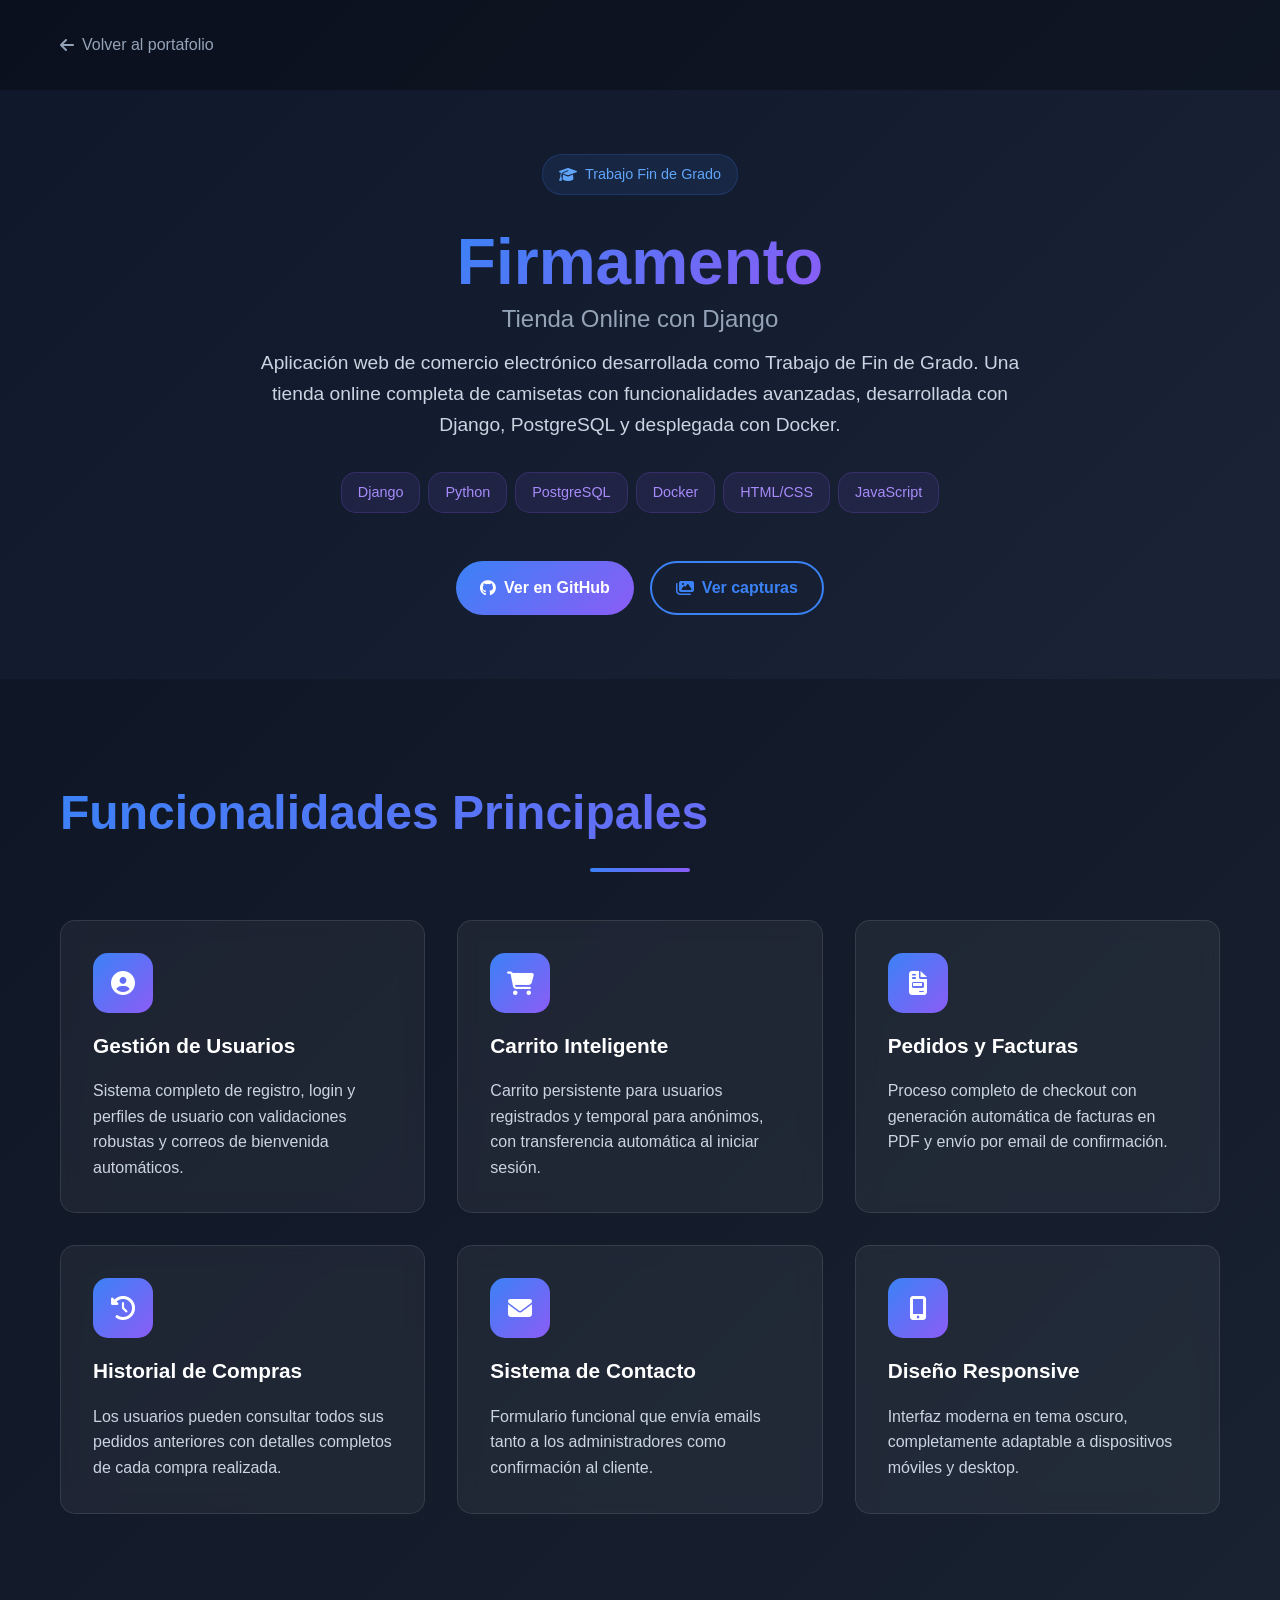
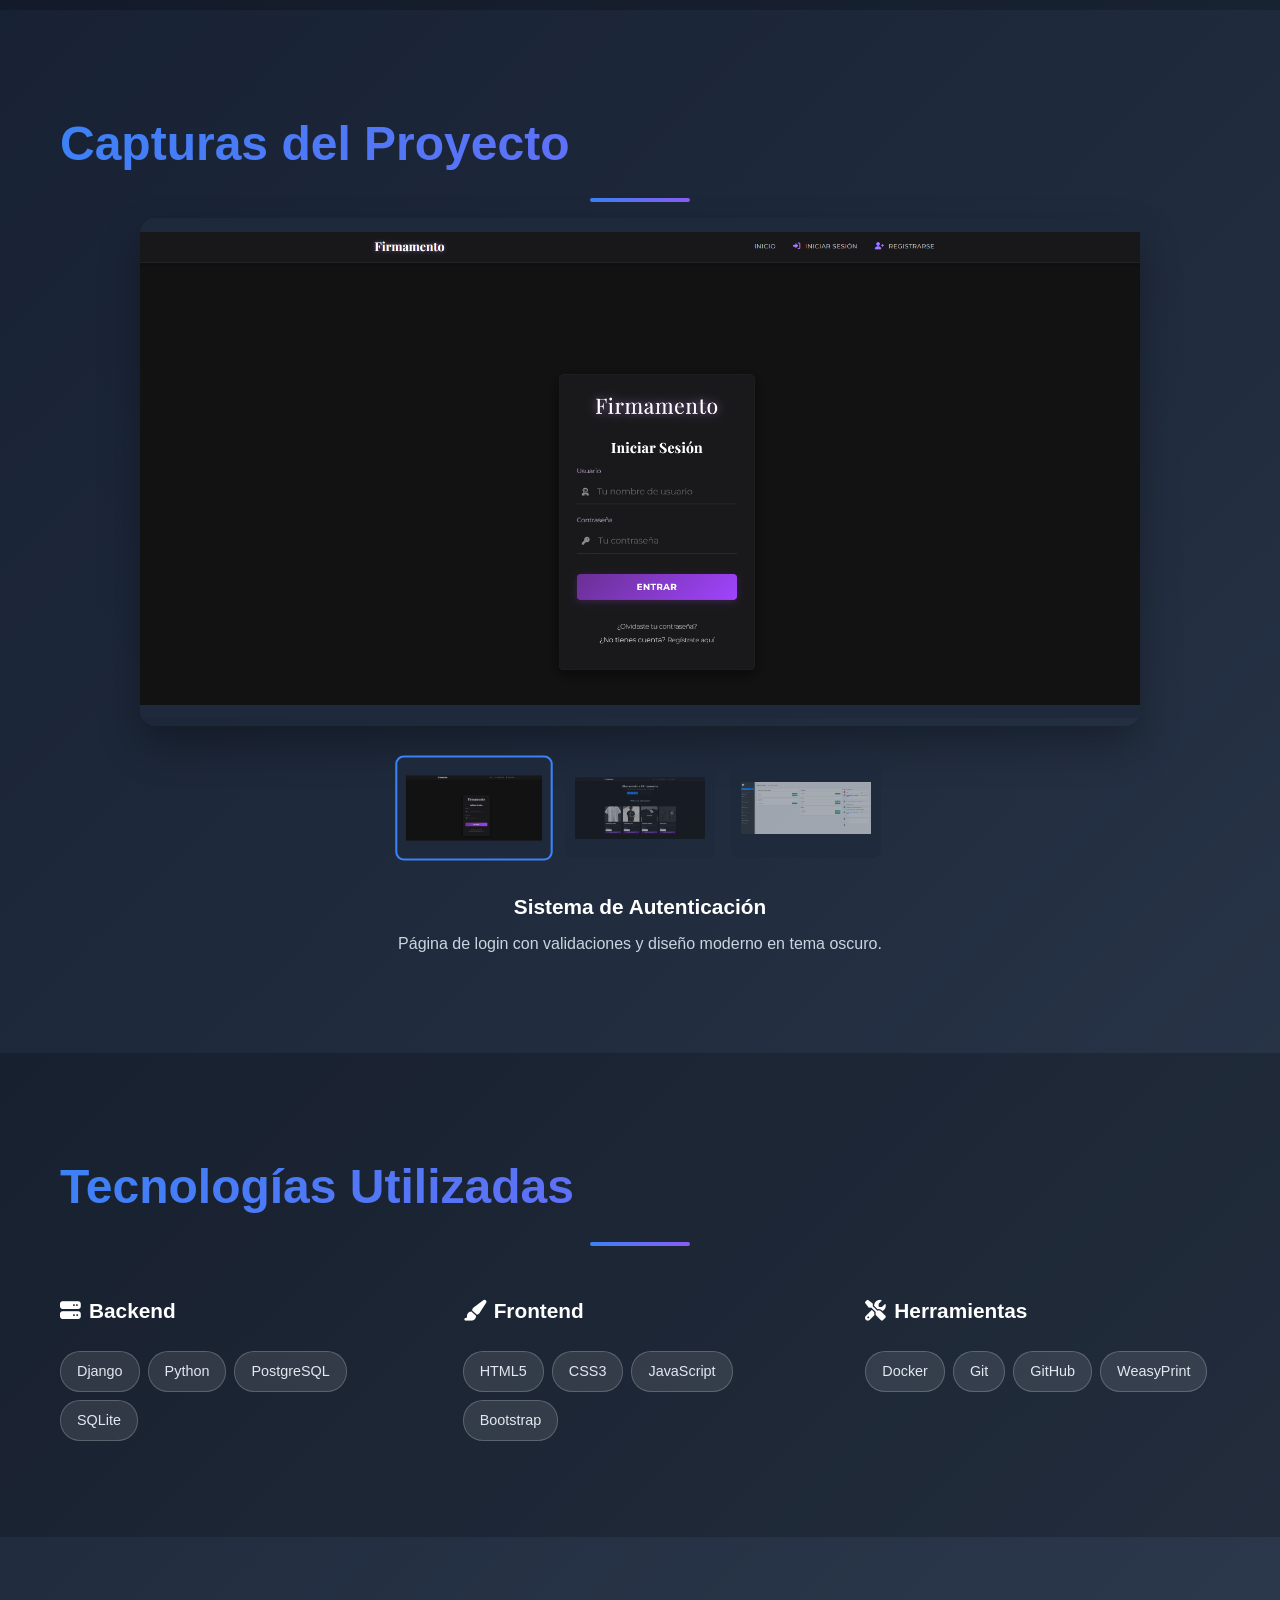
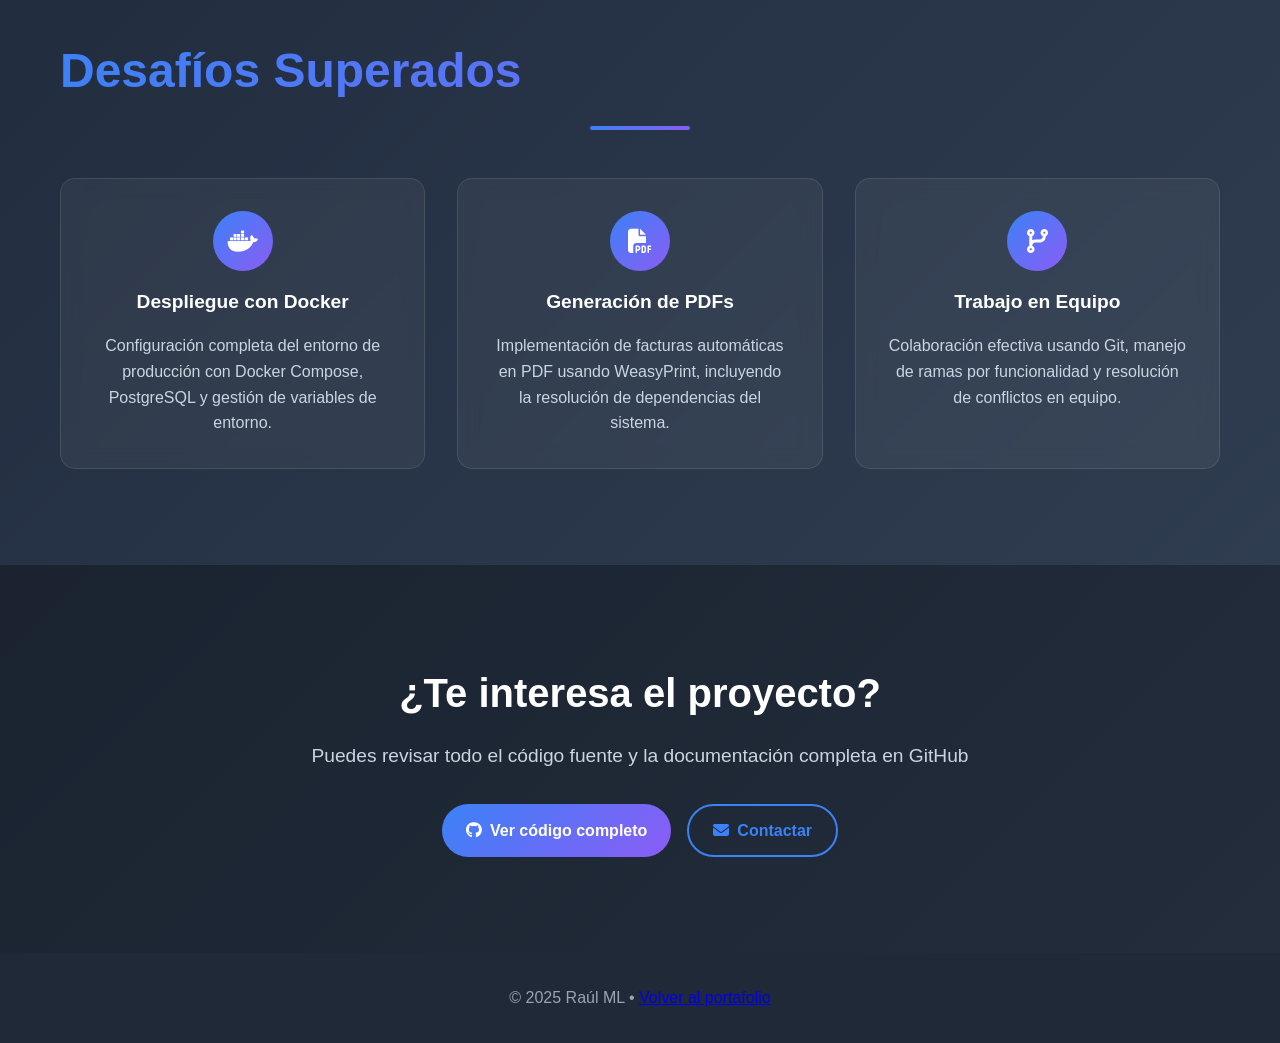
==== firmamento.html @ e3b3259b "Add files via upload" ====
<!DOCTYPE html>
<html lang="es">

<head>
    <meta charset="UTF-8">
    <meta name="viewport" content="width=device-width, initial-scale=1.0">
    <title>Firmamento - Tienda Online | Proyecto</title>
    <link rel="stylesheet" href="style.css">
    <link rel="stylesheet" href="https://cdnjs.cloudflare.com/ajax/libs/font-awesome/6.5.0/css/all.min.css">
</head>

<body class="project-page">
    <!-- Header -->
    <header class="project-header">
        <div class="container">
            <a href="index.html" class="back-btn">
                <i class="fas fa-arrow-left"></i>
                Volver al portafolio
            </a>
        </div>
    </header>

    <!-- Hero del Proyecto -->
    <section class="project-hero">
        <div class="container">
            <div class="project-hero-content">
                <div class="project-badge">
                    <i class="fas fa-graduation-cap"></i>
                    Trabajo Fin de Grado
                </div>

                <h1 class="project-title">
                    <span class="gradient-text">Firmamento</span>
                    <span class="project-subtitle">Tienda Online con Django</span>
                </h1>

                <p class="project-description">
                    Aplicación web de comercio electrónico desarrollada como Trabajo de Fin de Grado.
                    Una tienda online completa de camisetas con funcionalidades avanzadas, desarrollada
                    con Django, PostgreSQL y desplegada con Docker.
                </p>

                <div class="project-tech-hero">
                    <span class="tech-tag-hero">Django</span>
                    <span class="tech-tag-hero">Python</span>
                    <span class="tech-tag-hero">PostgreSQL</span>
                    <span class="tech-tag-hero">Docker</span>
                    <span class="tech-tag-hero">HTML/CSS</span>
                    <span class="tech-tag-hero">JavaScript</span>
                </div>

                <div class="project-links-hero">
                    <a href="https://github.com/RaulML-dev/firmamentoWEB" target="_blank" class="btn btn-primary">
                        <i class="fab fa-github"></i>
                        Ver en GitHub
                    </a>
                    <a href="#demo" class="btn btn-secondary">
                        <i class="fas fa-images"></i>
                        Ver capturas
                    </a>
                </div>
            </div>
        </div>
    </section>

    <!-- Características principales -->
    <section class="project-features">
        <div class="container">
            <h2 class="section-title gradient-text">Funcionalidades Principales</h2>
            <div class="section-line"></div>

            <div class="features-grid">
                <div class="feature-card">
                    <div class="feature-icon">
                        <i class="fas fa-user-circle"></i>
                    </div>
                    <h3>Gestión de Usuarios</h3>
                    <p>Sistema completo de registro, login y perfiles de usuario con validaciones robustas y correos de
                        bienvenida automáticos.</p>
                </div>

                <div class="feature-card">
                    <div class="feature-icon">
                        <i class="fas fa-shopping-cart"></i>
                    </div>
                    <h3>Carrito Inteligente</h3>
                    <p>Carrito persistente para usuarios registrados y temporal para anónimos, con transferencia
                        automática al iniciar sesión.</p>
                </div>

                <div class="feature-card">
                    <div class="feature-icon">
                        <i class="fas fa-file-invoice"></i>
                    </div>
                    <h3>Pedidos y Facturas</h3>
                    <p>Proceso completo de checkout con generación automática de facturas en PDF y envío por email de
                        confirmación.</p>
                </div>

                <div class="feature-card">
                    <div class="feature-icon">
                        <i class="fas fa-history"></i>
                    </div>
                    <h3>Historial de Compras</h3>
                    <p>Los usuarios pueden consultar todos sus pedidos anteriores con detalles completos de cada compra
                        realizada.</p>
                </div>

                <div class="feature-card">
                    <div class="feature-icon">
                        <i class="fas fa-envelope"></i>
                    </div>
                    <h3>Sistema de Contacto</h3>
                    <p>Formulario funcional que envía emails tanto a los administradores como confirmación al cliente.
                    </p>
                </div>

                <div class="feature-card">
                    <div class="feature-icon">
                        <i class="fas fa-mobile-alt"></i>
                    </div>
                    <h3>Diseño Responsive</h3>
                    <p>Interfaz moderna en tema oscuro, completamente adaptable a dispositivos móviles y desktop.</p>
                </div>
            </div>
        </div>
    </section>

    <!-- Galería de imágenes -->
    <section id="demo" class="project-gallery">
        <div class="container">
            <h2 class="section-title gradient-text">Capturas del Proyecto</h2>
            <div class="section-line"></div>

            <div class="gallery-container">
                <div class="gallery-main">
                    <img id="mainImage" src="/img/login.png" alt="Captura principal" class="main-image">
                    <div class="image-overlay">
                        <button class="gallery-btn prev" onclick="changeImage(-1)">
                            <i class="fas fa-chevron-left"></i>
                        </button>
                        <button class="gallery-btn next" onclick="changeImage(1)">
                            <i class="fas fa-chevron-right"></i>
                        </button>
                    </div>
                </div>

                <div class="gallery-thumbnails">
                    <img src="/img/login.png" alt="Login" class="thumbnail active" onclick="setMainImage(0)">
                    <img src="/img/frontend.png" alt="Frontend" class="thumbnail" onclick="setMainImage(1)">
                    <img src="/img/Padmin.png" alt="Panel Admin" class="thumbnail" onclick="setMainImage(2)">
                </div>

                <div class="image-descriptions">
                    <div class="image-desc active">
                        <h4>Sistema de Autenticación</h4>
                        <p>Página de login con validaciones y diseño moderno en tema oscuro.</p>
                    </div>
                    <div class="image-desc">
                        <h4>Tienda Principal</h4>
                        <p>Catálogo de productos con filtros, carrito y navegación intuitiva.</p>
                    </div>
                    <div class="image-desc">
                        <h4>Panel de Administración</h4>
                        <p>Gestión completa de productos, pedidos y usuarios desde Django Admin.</p>
                    </div>
                </div>
            </div>
        </div>
    </section>

    <!-- Tecnologías utilizadas -->
    <section class="project-tech-section">
        <div class="container">
            <h2 class="section-title gradient-text">Tecnologías Utilizadas</h2>
            <div class="section-line"></div>

            <div class="tech-categories">
                <div class="tech-category">
                    <h3><i class="fas fa-server"></i> Backend</h3>
                    <div class="tech-list">
                        <span class="tech-item">Django</span>
                        <span class="tech-item">Python</span>
                        <span class="tech-item">PostgreSQL</span>
                        <span class="tech-item">SQLite</span>
                    </div>
                </div>

                <div class="tech-category">
                    <h3><i class="fas fa-paint-brush"></i> Frontend</h3>
                    <div class="tech-list">
                        <span class="tech-item">HTML5</span>
                        <span class="tech-item">CSS3</span>
                        <span class="tech-item">JavaScript</span>
                        <span class="tech-item">Bootstrap</span>
                    </div>
                </div>

                <div class="tech-category">
                    <h3><i class="fas fa-tools"></i> Herramientas</h3>
                    <div class="tech-list">
                        <span class="tech-item">Docker</span>
                        <span class="tech-item">Git</span>
                        <span class="tech-item">GitHub</span>
                        <span class="tech-item">WeasyPrint</span>
                    </div>
                </div>
            </div>
        </div>
    </section>

    <!-- Desafíos y aprendizajes -->
    <section class="project-challenges">
        <div class="container">
            <h2 class="section-title gradient-text">Desafíos Superados</h2>
            <div class="section-line"></div>

            <div class="challenges-grid">
                <div class="challenge-card">
                    <div class="challenge-icon">
                        <i class="fab fa-docker"></i>
                    </div>
                    <h3>Despliegue con Docker</h3>
                    <p>Configuración completa del entorno de producción con Docker Compose, PostgreSQL y gestión de
                        variables de entorno.</p>
                </div>

                <div class="challenge-card">
                    <div class="challenge-icon">
                        <i class="fas fa-file-pdf"></i>
                    </div>
                    <h3>Generación de PDFs</h3>
                    <p>Implementación de facturas automáticas en PDF usando WeasyPrint, incluyendo la resolución de
                        dependencias del sistema.</p>
                </div>

                <div class="challenge-card">
                    <div class="challenge-icon">
                        <i class="fas fa-code-branch"></i>
                    </div>
                    <h3>Trabajo en Equipo</h3>
                    <p>Colaboración efectiva usando Git, manejo de ramas por funcionalidad y resolución de conflictos en
                        equipo.</p>
                </div>
            </div>
        </div>
    </section>

    <!-- CTA Final -->
    <section class="project-cta">
        <div class="container">
            <div class="cta-content">
                <h2>¿Te interesa el proyecto?</h2>
                <p>Puedes revisar todo el código fuente y la documentación completa en GitHub</p>
                <div class="cta-buttons">
                    <a href="https://github.com/RaulML-dev/firmamentoWEB" target="_blank" class="btn btn-primary">
                        <i class="fab fa-github"></i>
                        Ver código completo
                    </a>
                    <a href="index.html#contacto" class="btn btn-secondary">
                        <i class="fas fa-envelope"></i>
                        Contactar
                    </a>
                </div>
            </div>
        </div>
    </section>

    <!-- Footer -->
    <footer class="footer">
        <div class="container">
            <p>© 2025 Raúl ML • <a href="index.html">Volver al portafolio</a></p>
        </div>
    </footer>

    <script>
        // Galería de imágenes
        let currentImage = 0;
        const images = [
            '/img/login.png',
            '/img/frontend.png',
            '/img/Padmin.png'
        ];

        // Inicializar con la primera imagen
        document.addEventListener('DOMContentLoaded', function () {
            setMainImage(0);
        });

        function setMainImage(index) {
            currentImage = index;
            document.getElementById('mainImage').src = images[index];

            // Actualizar thumbnails
            document.querySelectorAll('.thumbnail').forEach((thumb, i) => {
                thumb.classList.toggle('active', i === index);
            });

            // Actualizar descripciones
            document.querySelectorAll('.image-desc').forEach((desc, i) => {
                desc.classList.toggle('active', i === index);
            });
        }

        function changeImage(direction) {
            currentImage += direction;
            if (currentImage >= images.length) currentImage = 0;
            if (currentImage < 0) currentImage = images.length - 1;
            setMainImage(currentImage);
        }

        // Navegación con teclado
        document.addEventListener('keydown', (e) => {
            if (e.key === 'ArrowLeft') changeImage(-1);
            if (e.key === 'ArrowRight') changeImage(1);
        });

        // Función para ampliar imagen
        function openImageModal(imageSrc) {
            // Crear modal
            const modal = document.createElement('div');
            modal.className = 'image-modal';
            modal.innerHTML = `
                <div class="modal-overlay" onclick="closeImageModal()">
                    <div class="modal-content" onclick="event.stopPropagation()">
                        <img src="${imageSrc}" alt="Imagen ampliada" class="modal-image">
                        <button class="modal-close" onclick="closeImageModal()">
                            <i class="fas fa-times"></i>
                        </button>
                    </div>
                </div>
            `;
            document.body.appendChild(modal);
            document.body.style.overflow = 'hidden';
        }

        function closeImageModal() {
            const modal = document.querySelector('.image-modal');
            if (modal) {
                modal.remove();
                document.body.style.overflow = 'auto';
            }
        }

        // Añadir evento click a la imagen principal
        document.addEventListener('DOMContentLoaded', function () {
            const mainImage = document.getElementById('mainImage');
            mainImage.style.cursor = 'pointer';
            mainImage.addEventListener('click', function () {
                openImageModal(this.src);
            });

            // También añadir a los thumbnails
            document.querySelectorAll('.thumbnail').forEach(thumb => {
                thumb.addEventListener('click', function () {
                    // Primero cambiar la imagen principal
                    const index = Array.from(document.querySelectorAll('.thumbnail')).indexOf(this);
                    setMainImage(index);
                });

                // Doble click para ampliar
                thumb.addEventListener('dblclick', function () {
                    openImageModal(this.src);
                });
            });
        });
    </script>
</body>

</html>
---- style.css ----
/* Reset y Variables */
* {
    margin: 0;
    padding: 0;
    box-sizing: border-box;
}

:root {
    --primary-color: #3b82f6;
    --secondary-color: #8b5cf6;
    --accent-color: #06b6d4;
    --text-dark: #1f2937;
    --text-light: #6b7280;
    --bg-light: #f8fafc;
    --bg-white: #ffffff;
    --shadow: 0 10px 25px rgba(0, 0, 0, 0.1);
    --shadow-hover: 0 20px 40px rgba(0, 0, 0, 0.15);
    --gradient: linear-gradient(135deg, var(--primary-color), var(--secondary-color));
    --gradient-hover: linear-gradient(135deg, #2563eb, #7c3aed);
}

body {
    font-family: "Segoe UI", Tahoma, Geneva, Verdana, sans-serif;
    line-height: 1.6;
    color: var(--text-dark);
    overflow-x: hidden;
}

.container {
    max-width: 1200px;
    margin: 0 auto;
    padding: 0 20px;
}

/* Utilidades */
.gradient-text {
    background: var(--gradient);
    -webkit-background-clip: text;
    -webkit-text-fill-color: transparent;
    background-clip: text;
}

.section-header {
    text-align: center;
    margin-bottom: 4rem;
}

.section-title {
    font-size: 3rem;
    font-weight: 700;
    margin-bottom: 1rem;
}

.section-line {
    width: 100px;
    height: 4px;
    background: var(--gradient);
    margin: 0 auto 1rem;
    border-radius: 2px;
}

.section-subtitle {
    font-size: 1.2rem;
    color: var(--text-light);
    max-width: 600px;
    margin: 0 auto;
}

/* Botones */
.btn {
    display: inline-flex;
    align-items: center;
    gap: 0.5rem;
    padding: 12px 24px;
    border-radius: 50px;
    text-decoration: none;
    font-weight: 600;
    transition: all 0.3s ease;
    border: none;
    cursor: pointer;
    font-size: 1rem;
}

.btn-primary {
    background: var(--gradient);
    color: white;
}

.btn-primary:hover {
    background: var(--gradient-hover);
    transform: translateY(-2px);
    box-shadow: var(--shadow-hover);
}

.btn-secondary {
    background: transparent;
    color: var(--primary-color);
    border: 2px solid var(--primary-color);
}

.btn-secondary:hover {
    background: var(--primary-color);
    color: white;
    transform: translateY(-2px);
}

/* Navigation */
.navbar {
    position: fixed;
    top: 0;
    width: 100%;
    background: rgba(255, 255, 255, 0.95);
    backdrop-filter: blur(10px);
    border-bottom: 1px solid rgba(0, 0, 0, 0.1);
    z-index: 1000;
    transition: all 0.3s ease;
}

.nav-container {
    max-width: 1200px;
    margin: 0 auto;
    padding: 0 20px;
    display: flex;
    justify-content: space-between;
    align-items: center;
    height: 70px;
}

.nav-logo h1 {
    background: var(--gradient);
    -webkit-background-clip: text;
    -webkit-text-fill-color: transparent;
    background-clip: text;
    font-size: 1.8rem;
}

.nav-menu {
    display: flex;
    list-style: none;
    gap: 2rem;
}

.nav-link {
    text-decoration: none;
    color: var(--text-dark);
    font-weight: 500;
    transition: all 0.3s ease;
    position: relative;
}

.nav-link:hover,
.nav-link.active {
    color: var(--primary-color);
}

.nav-link::after {
    content: "";
    position: absolute;
    bottom: -5px;
    left: 0;
    width: 0;
    height: 2px;
    background: var(--gradient);
    transition: width 0.3s ease;
}

.nav-link:hover::after,
.nav-link.active::after {
    width: 100%;
}

.hamburger {
    display: none;
    flex-direction: column;
    cursor: pointer;
    gap: 4px;
}

.hamburger span {
    width: 25px;
    height: 3px;
    background: var(--text-dark);
    transition: all 0.3s ease;
}

/* Hero Section */
.hero {
    min-height: 100vh;
    background: linear-gradient(135deg, #f8fafc 0%, #e0f2fe 50%, #ddd6fe 100%);
    display: flex;
    align-items: center;
    justify-content: center;
    text-align: center;
    padding: 100px 20px 50px;
}

.hero-container {
    max-width: 800px;
}

.profile-photo {
    margin-bottom: 2rem;
}

.photo-wrapper {
    position: relative;
    display: inline-block;
}

.photo-wrapper img {
    width: 200px;
    height: 200px;
    border-radius: 50%;
    object-fit: cover;
    border: 4px solid white;
    box-shadow: var(--shadow);
    background: var(--gradient);
    padding: 4px;
}

.status-indicator {
    position: absolute;
    bottom: 10px;
    right: 10px;
    width: 24px;
    height: 24px;
    background: #10b981;
    border-radius: 50%;
    border: 4px solid white;
    animation: pulse 2s infinite;
}

@keyframes pulse {
    0% {
        transform: scale(1);
    }

    50% {
        transform: scale(1.1);
    }

    100% {
        transform: scale(1);
    }
}

.hero-title {
    font-size: 4rem;
    font-weight: 800;
    margin-bottom: 1.5rem;
    line-height: 1.1;
}

.hero-subtitle {
    font-size: 1.3rem;
    color: var(--text-light);
    margin-bottom: 2rem;
    line-height: 1.6;
}

.highlight {
    color: var(--primary-color);
    font-weight: 600;
}

.hero-buttons {
    display: flex;
    gap: 1rem;
    justify-content: center;
    margin-bottom: 3rem;
    flex-wrap: wrap;
}

.social-links {
    display: flex;
    gap: 1rem;
    justify-content: center;
    margin-bottom: 4rem;
}

.social-link {
    display: flex;
    align-items: center;
    justify-content: center;
    width: 50px;
    height: 50px;
    background: white;
    border-radius: 50%;
    color: var(--text-dark);
    text-decoration: none;
    box-shadow: var(--shadow);
    transition: all 0.3s ease;
    font-size: 1.2rem;
}

.social-link:hover {
    transform: translateY(-5px) scale(1.1);
    box-shadow: var(--shadow-hover);
}

.scroll-indicator {
    animation: bounce 2s infinite;
}

.scroll-btn {
    display: inline-flex;
    align-items: center;
    justify-content: center;
    width: 50px;
    height: 50px;
    background: white;
    border-radius: 50%;
    color: var(--text-light);
    text-decoration: none;
    box-shadow: var(--shadow);
    transition: all 0.3s ease;
}

.scroll-btn:hover {
    color: var(--primary-color);
    transform: translateY(-2px);
}

@keyframes bounce {

    0%,
    20%,
    50%,
    80%,
    100% {
        transform: translateY(0);
    }

    40% {
        transform: translateY(-10px);
    }

    60% {
        transform: translateY(-5px);
    }
}

/* About Section */
.about {
    padding: 100px 0;
    background: var(--bg-white);
}

.about-content {
    display: grid;
    grid-template-columns: 1fr 1fr;
    gap: 4rem;
    align-items: start;
}

.about-text p {
    font-size: 1.1rem;
    margin-bottom: 1.5rem;
    color: var(--text-light);
    line-height: 1.8;
}

.about-cards {
    display: flex;
    flex-direction: column;
    gap: 1.5rem;
}

.about-card {
    background: white;
    padding: 2rem;
    border-radius: 15px;
    box-shadow: var(--shadow);
    transition: all 0.3s ease;
    border-left: 4px solid;
}

.about-card.blue {
    border-left-color: var(--primary-color);
}

.about-card.purple {
    border-left-color: var(--secondary-color);
}

.about-card.green {
    border-left-color: #10b981;
}

.about-card:hover {
    transform: translateY(-5px);
    box-shadow: var(--shadow-hover);
}

.card-icon {
    font-size: 2rem;
    margin-bottom: 1rem;
}

.about-card h3 {
    font-size: 1.2rem;
    margin-bottom: 0.5rem;
    color: var(--text-dark);
}

.about-card p {
    color: var(--text-light);
    margin: 0;
}

/* Skills Section */
.skills {
    padding: 100px 0;
    background: linear-gradient(135deg, #f8fafc 0%, #e0f2fe 100%);
}

.skills-grid {
    display: grid;
    grid-template-columns: repeat(auto-fit, minmax(280px, 1fr));
    gap: 2rem;
}

.skill-card {
    background: white;
    padding: 2rem;
    border-radius: 15px;
    box-shadow: var(--shadow);
    text-align: center;
    transition: all 0.3s ease;
}

.skill-card:hover {
    transform: translateY(-10px);
    box-shadow: var(--shadow-hover);
}

.skill-icon {
    width: 60px;
    height: 60px;
    background: linear-gradient(135deg, #e0f2fe, #ddd6fe);
    border-radius: 15px;
    display: flex;
    align-items: center;
    justify-content: center;
    margin: 0 auto 1rem;
    font-size: 1.5rem;
    color: var(--primary-color);
}

.skill-card h3 {
    font-size: 1.2rem;
    margin-bottom: 1rem;
    color: var(--text-dark);
}

.skill-bar {
    width: 100%;
    height: 8px;
    background: #e5e7eb;
    border-radius: 4px;
    overflow: hidden;
    margin-bottom: 0.5rem;
}

.skill-progress {
    height: 100%;
    background: var(--gradient);
    border-radius: 4px;
    width: 0;
    transition: width 2s ease;
}

.skill-percent {
    font-size: 0.9rem;
    color: var(--text-light);
    font-weight: 600;
}

/* Projects Section */
.projects {
    padding: 100px 0;
    background: var(--bg-white);
}

.projects-grid {
    display: grid;
    grid-template-columns: repeat(auto-fit, minmax(400px, 1fr));
    gap: 2rem;
}

.project-card {
    background: white;
    border-radius: 20px;
    overflow: hidden;
    box-shadow: var(--shadow);
    transition: all 0.3s ease;
}

.project-card.featured {
    grid-column: 1 / -1;
    display: grid;
    grid-template-columns: 1fr 1fr;
    gap: 0;
}

.project-card:hover {
    transform: translateY(-10px);
    box-shadow: var(--shadow-hover);
}

.project-image {
    position: relative;
    overflow: hidden;
    display: flex;
    align-items: center;
    justify-content: center;
    background: #f8fafc;
    padding: 2rem;
}

.project-image img {
    width: 60%;
    height: auto;
    max-height: 200px;
    object-fit: contain;
    transition: transform 0.3s ease;
}

.project-card:hover .project-image img {
    transform: scale(1.05);
}

.featured-badge {
    position: absolute;
    top: 1rem;
    left: 1rem;
    background: linear-gradient(135deg, #fbbf24, #f59e0b);
    color: white;
    padding: 0.5rem 1rem;
    border-radius: 20px;
    font-size: 0.8rem;
    font-weight: 600;
}

.project-content {
    padding: 2rem;
}

.project-content h3 {
    font-size: 1.5rem;
    margin-bottom: 1rem;
    color: var(--text-dark);
}

.project-content p {
    color: var(--text-light);
    margin-bottom: 1.5rem;
    line-height: 1.6;
}

.project-tech {
    display: flex;
    flex-wrap: wrap;
    gap: 0.5rem;
    margin-bottom: 1.5rem;
}

.tech-tag {
    background: #f3f4f6;
    color: var(--text-dark);
    padding: 0.3rem 0.8rem;
    border-radius: 15px;
    font-size: 0.8rem;
    font-weight: 500;
}

.project-links {
    display: flex;
    gap: 1rem;
}

.project-link {
    display: inline-flex;
    align-items: center;
    gap: 0.5rem;
    padding: 0.7rem 1.2rem;
    border-radius: 25px;
    text-decoration: none;
    font-weight: 500;
    transition: all 0.3s ease;
    border: 2px solid #e5e7eb;
    color: var(--text-dark);
}

.project-link.primary {
    background: var(--gradient);
    color: white;
    border-color: transparent;
}

.project-link:hover {
    transform: translateY(-2px);
}

/* Contact Section */
.contact {
    padding: 100px 0;
    background: linear-gradient(135deg, #f8fafc 0%, #e0f2fe 100%);
}

.contact-grid {
    display: grid;
    grid-template-columns: repeat(auto-fit, minmax(250px, 1fr));
    gap: 2rem;
    margin-bottom: 3rem;
}

.contact-card {
    background: white;
    padding: 2rem;
    border-radius: 15px;
    box-shadow: var(--shadow);
    text-align: center;
    transition: all 0.3s ease;
}

.contact-card:hover {
    transform: translateY(-10px);
    box-shadow: var(--shadow-hover);
}

.contact-icon {
    width: 60px;
    height: 60px;
    background: var(--gradient);
    border-radius: 50%;
    display: flex;
    align-items: center;
    justify-content: center;
    margin: 0 auto 1rem;
    color: white;
    font-size: 1.5rem;
}

.contact-card h3 {
    font-size: 1.2rem;
    margin-bottom: 0.5rem;
    color: var(--text-dark);
}

.contact-card a {
    color: var(--primary-color);
    text-decoration: none;
    font-weight: 500;
}

.contact-card a:hover {
    text-decoration: underline;
}

.contact-cta {
    text-align: center;
    display: flex;
    gap: 1rem;
    justify-content: center;
    flex-wrap: wrap;
}

/* Footer */
.footer {
    background: #1f2937;
    color: white;
    padding: 2rem 0;
    text-align: center;
}

.footer p {
    color: #9ca3af;
}

/* Estilos para un solo proyecto */
.projects-grid.single-project {
    display: flex;
    justify-content: center;
}

.project-card.featured-single {
    max-width: 800px;
    width: 100%;
    display: grid;
    grid-template-columns: 1fr 1fr;
    gap: 0;
}

/* Responsive Design */
@media (max-width: 768px) {
    .hamburger {
        display: flex;
    }

    .nav-menu {
        position: fixed;
        top: 70px;
        left: -100%;
        width: 100%;
        height: calc(100vh - 70px);
        background: white;
        flex-direction: column;
        justify-content: start;
        align-items: center;
        padding-top: 2rem;
        transition: left 0.3s ease;
    }

    .nav-menu.active {
        left: 0;
    }

    .hero-title {
        font-size: 2.5rem;
    }

    .section-title {
        font-size: 2rem;
    }

    .about-content {
        grid-template-columns: 1fr;
        gap: 2rem;
    }

    .project-card.featured {
        grid-template-columns: 1fr;
    }

    .hero-buttons {
        flex-direction: column;
        align-items: center;
    }

    .contact-cta {
        flex-direction: column;
        align-items: center;
    }

    .projects-grid {
        grid-template-columns: 1fr;
    }
}

@media (max-width: 480px) {
    .container {
        padding: 0 15px;
    }

    .hero {
        padding: 80px 15px 30px;
    }

    .photo-wrapper img {
        width: 150px;
        height: 150px;
    }

    .hero-title {
        font-size: 2rem;
    }

    .hero-subtitle {
        font-size: 1.1rem;
    }

    .skills-grid {
        grid-template-columns: 1fr;
    }
}

/* Animaciones de entrada */
.fade-in {
    opacity: 0;
    transform: translateY(30px);
    transition: all 0.6s ease;
}

.fade-in.visible {
    opacity: 1;
    transform: translateY(0);
}

/* Update Skill Percentages */
.skill-card[data-skill="python"] .skill-progress {
    width: 75%;
}

.skill-card[data-skill="java"] .skill-progress {
    width: 70%;
}

.skill-card[data-skill="php"] .skill-progress {
    width: 65%;
}

.skill-card[data-skill="javascript"] .skill-progress {
    width: 60%;
}

.skill-card[data-skill="mysql"] .skill-progress {
    width: 70%;
}

.skill-card[data-skill="django"] .skill-progress {
    width: 70%;
}

.skill-card[data-skill="git"] .skill-progress {
    width: 75%;
}

/* Estilos para la página del proyecto */
.project-page {
    background: linear-gradient(135deg, #0f172a 0%, #1e293b 50%, #334155 100%);
    color: white;
    min-height: 100vh;
}

.project-header {
    padding: 2rem 0;
    background: rgba(0, 0, 0, 0.3);
}

.back-btn {
    display: inline-flex;
    align-items: center;
    gap: 0.5rem;
    color: #94a3b8;
    text-decoration: none;
    font-weight: 500;
    transition: all 0.3s ease;
}

.back-btn:hover {
    color: white;
    transform: translateX(-5px);
}

.project-hero {
    padding: 4rem 0;
    text-align: center;
}

.project-badge {
    display: inline-flex;
    align-items: center;
    gap: 0.5rem;
    background: rgba(59, 130, 246, 0.1);
    color: #60a5fa;
    padding: 0.5rem 1rem;
    border-radius: 20px;
    font-size: 0.9rem;
    margin-bottom: 2rem;
    border: 1px solid rgba(59, 130, 246, 0.2);
}

.project-title {
    font-size: 4rem;
    font-weight: 800;
    margin-bottom: 1rem;
    line-height: 1.1;
}

.project-subtitle {
    display: block;
    font-size: 1.5rem;
    color: #94a3b8;
    font-weight: 400;
    margin-top: 0.5rem;
}

.project-description {
    font-size: 1.2rem;
    color: #cbd5e1;
    max-width: 800px;
    margin: 0 auto 2rem;
    line-height: 1.6;
}

.project-tech-hero {
    display: flex;
    flex-wrap: wrap;
    gap: 0.5rem;
    justify-content: center;
    margin-bottom: 3rem;
}

.tech-tag-hero {
    background: rgba(139, 92, 246, 0.1);
    color: #a78bfa;
    padding: 0.5rem 1rem;
    border-radius: 15px;
    font-size: 0.9rem;
    font-weight: 500;
    border: 1px solid rgba(139, 92, 246, 0.2);
}

.project-links-hero {
    display: flex;
    gap: 1rem;
    justify-content: center;
    flex-wrap: wrap;
}

.project-features {
    padding: 6rem 0;
    background: rgba(0, 0, 0, 0.2);
}

.features-grid {
    display: grid;
    grid-template-columns: repeat(auto-fit, minmax(300px, 1fr));
    gap: 2rem;
    margin-top: 3rem;
}

.feature-card {
    background: rgba(255, 255, 255, 0.05);
    padding: 2rem;
    border-radius: 15px;
    border: 1px solid rgba(255, 255, 255, 0.1);
    transition: all 0.3s ease;
    backdrop-filter: blur(10px);
}

.feature-card:hover {
    transform: translateY(-5px);
    background: rgba(255, 255, 255, 0.08);
    border-color: rgba(59, 130, 246, 0.3);
}

.feature-icon {
    width: 60px;
    height: 60px;
    background: var(--gradient);
    border-radius: 15px;
    display: flex;
    align-items: center;
    justify-content: center;
    margin-bottom: 1rem;
    font-size: 1.5rem;
    color: white;
}

.feature-card h3 {
    font-size: 1.3rem;
    margin-bottom: 1rem;
    color: white;
}

.feature-card p {
    color: #cbd5e1;
    line-height: 1.6;
}

.project-gallery {
    padding: 6rem 0;
}

.gallery-container {
    max-width: 1000px;
    margin: 0 auto;
}

.gallery-main {
    position: relative;
    margin-bottom: 2rem;
    border-radius: 15px;
    overflow: hidden;
    box-shadow: 0 20px 40px rgba(0, 0, 0, 0.3);
}

.main-image {
    width: 100%;
    height: 500px;
    object-fit: contain;
    background: #1e293b;
}

.image-overlay {
    position: absolute;
    inset: 0;
    display: flex;
    align-items: center;
    justify-content: space-between;
    padding: 1rem;
    opacity: 0;
    transition: opacity 0.3s ease;
}

.gallery-main:hover .image-overlay {
    opacity: 1;
}

.gallery-btn {
    background: rgba(0, 0, 0, 0.7);
    color: white;
    border: none;
    width: 50px;
    height: 50px;
    border-radius: 50%;
    cursor: pointer;
    transition: all 0.3s ease;
    backdrop-filter: blur(10px);
}

.gallery-btn:hover {
    background: rgba(0, 0, 0, 0.9);
    transform: scale(1.1);
}

.gallery-thumbnails {
    display: flex;
    gap: 1rem;
    justify-content: center;
    margin-bottom: 2rem;
    flex-wrap: wrap;
}

.thumbnail {
    width: 150px;
    height: 100px;
    object-fit: contain;
    border-radius: 8px;
    cursor: pointer;
    opacity: 0.6;
    transition: all 0.3s ease;
    border: 2px solid transparent;
    background: #1e293b;
    padding: 0.5rem;
}

.thumbnail.active,
.thumbnail:hover {
    opacity: 1;
    border-color: var(--primary-color);
    transform: scale(1.05);
}

.image-descriptions {
    text-align: center;
}

.image-desc {
    display: none;
}

.image-desc.active {
    display: block;
}

.image-desc h4 {
    font-size: 1.3rem;
    margin-bottom: 0.5rem;
    color: white;
}

.image-desc p {
    color: #cbd5e1;
}

.project-tech-section {
    padding: 6rem 0;
    background: rgba(0, 0, 0, 0.2);
}

.tech-categories {
    display: grid;
    grid-template-columns: repeat(auto-fit, minmax(250px, 1fr));
    gap: 3rem;
    margin-top: 3rem;
}

.tech-category h3 {
    display: flex;
    align-items: center;
    gap: 0.5rem;
    font-size: 1.3rem;
    margin-bottom: 1.5rem;
    color: white;
}

.tech-list {
    display: flex;
    flex-wrap: wrap;
    gap: 0.5rem;
}

.tech-item {
    background: rgba(255, 255, 255, 0.1);
    color: #e2e8f0;
    padding: 0.5rem 1rem;
    border-radius: 20px;
    font-size: 0.9rem;
    border: 1px solid rgba(255, 255, 255, 0.2);
}

.project-challenges {
    padding: 6rem 0;
}

.challenges-grid {
    display: grid;
    grid-template-columns: repeat(auto-fit, minmax(300px, 1fr));
    gap: 2rem;
    margin-top: 3rem;
}

.challenge-card {
    background: rgba(255, 255, 255, 0.05);
    padding: 2rem;
    border-radius: 15px;
    border: 1px solid rgba(255, 255, 255, 0.1);
    transition: all 0.3s ease;
    backdrop-filter: blur(10px);
    text-align: center;
}

.challenge-card:hover {
    transform: translateY(-5px);
    background: rgba(255, 255, 255, 0.08);
}

.challenge-icon {
    width: 60px;
    height: 60px;
    background: var(--gradient);
    border-radius: 50%;
    display: flex;
    align-items: center;
    justify-content: center;
    margin: 0 auto 1rem;
    font-size: 1.5rem;
    color: white;
}

.challenge-card h3 {
    font-size: 1.2rem;
    margin-bottom: 1rem;
    color: white;
}

.challenge-card p {
    color: #cbd5e1;
    line-height: 1.6;
}

.project-cta {
    padding: 6rem 0;
    background: rgba(0, 0, 0, 0.3);
    text-align: center;
}

.cta-content h2 {
    font-size: 2.5rem;
    margin-bottom: 1rem;
    color: white;
}

.cta-content p {
    font-size: 1.2rem;
    color: #cbd5e1;
    margin-bottom: 2rem;
}

.cta-buttons {
    display: flex;
    gap: 1rem;
    justify-content: center;
    flex-wrap: wrap;
}

/* Responsive para proyecto */
@media (max-width: 768px) {
    .project-title {
        font-size: 2.5rem;
    }

    .project-subtitle {
        font-size: 1.2rem;
    }

    .gallery-thumbnails {
        flex-wrap: wrap;
    }

    .thumbnail {
        width: 120px;
        height: 80px;
    }

    .tech-categories {
        grid-template-columns: 1fr;
    }

    .cta-buttons {
        flex-direction: column;
        align-items: center;
    }

    .main-image {
        height: 300px;
    }
}

@media (max-width: 768px) {
    .project-card.featured-single {
        grid-template-columns: 1fr;
        max-width: 500px;
    }
}

/* Modal para ampliar imágenes */
.image-modal {
    position: fixed;
    top: 0;
    left: 0;
    width: 100%;
    height: 100%;
    z-index: 9999;
    animation: fadeIn 0.3s ease;
}

.modal-overlay {
    position: absolute;
    top: 0;
    left: 0;
    width: 100%;
    height: 100%;
    background: rgba(0, 0, 0, 0.9);
    display: flex;
    align-items: center;
    justify-content: center;
    padding: 2rem;
}

.modal-content {
    position: relative;
    max-width: 90vw;
    max-height: 90vh;
    display: flex;
    align-items: center;
    justify-content: center;
}

.modal-image {
    max-width: 100%;
    max-height: 100%;
    object-fit: contain;
    border-radius: 10px;
    box-shadow: 0 20px 60px rgba(0, 0, 0, 0.5);
}

.modal-close {
    position: absolute;
    top: -15px;
    right: -15px;
    width: 40px;
    height: 40px;
    background: rgba(255, 255, 255, 0.9);
    border: none;
    border-radius: 50%;
    cursor: pointer;
    display: flex;
    align-items: center;
    justify-content: center;
    font-size: 1.2rem;
    color: #333;
    transition: all 0.3s ease;
}

.modal-close:hover {
    background: white;
    transform: scale(1.1);
}

@keyframes fadeIn {
    from {
        opacity: 0;
    }

    to {
        opacity: 1;
    }
}

/* Cursor pointer para imagen principal */
.main-image {
    cursor: pointer;
    transition: transform 0.3s ease;
}

.main-image:hover {
    transform: scale(1.02);
}
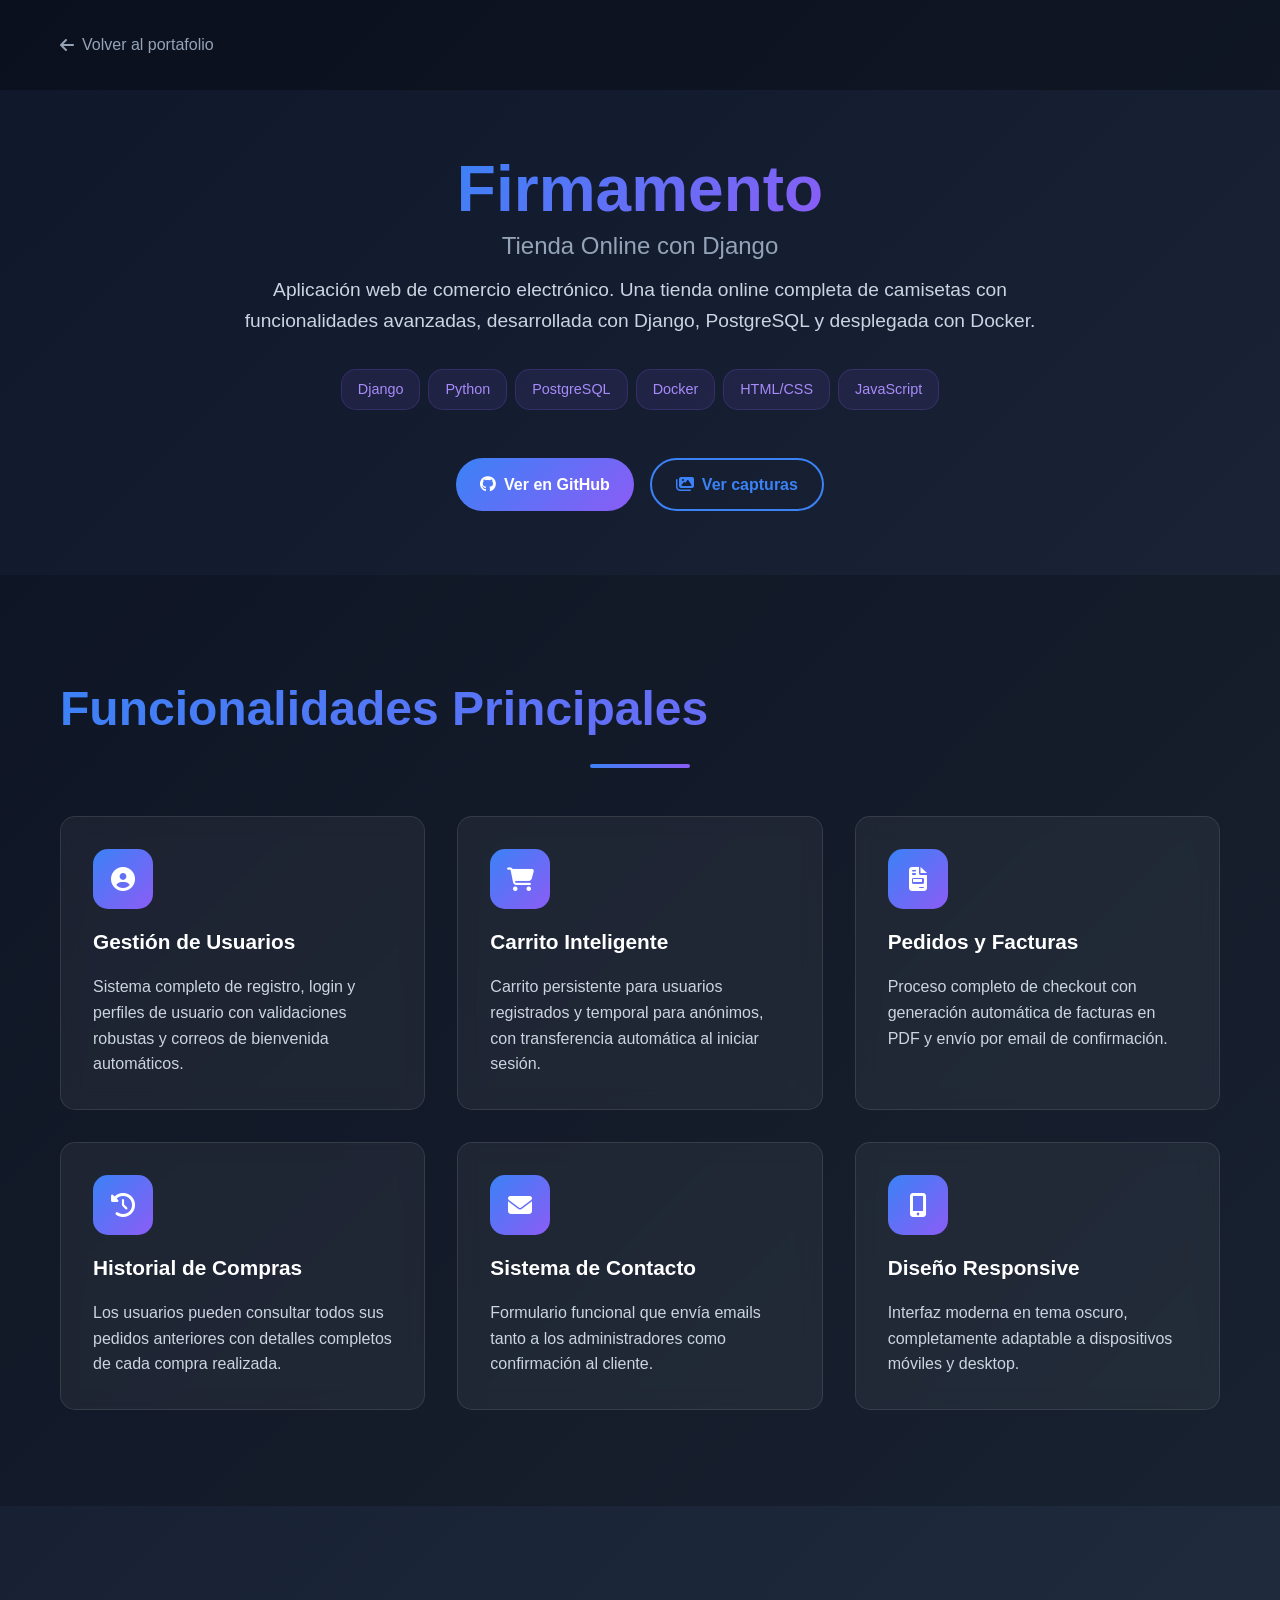
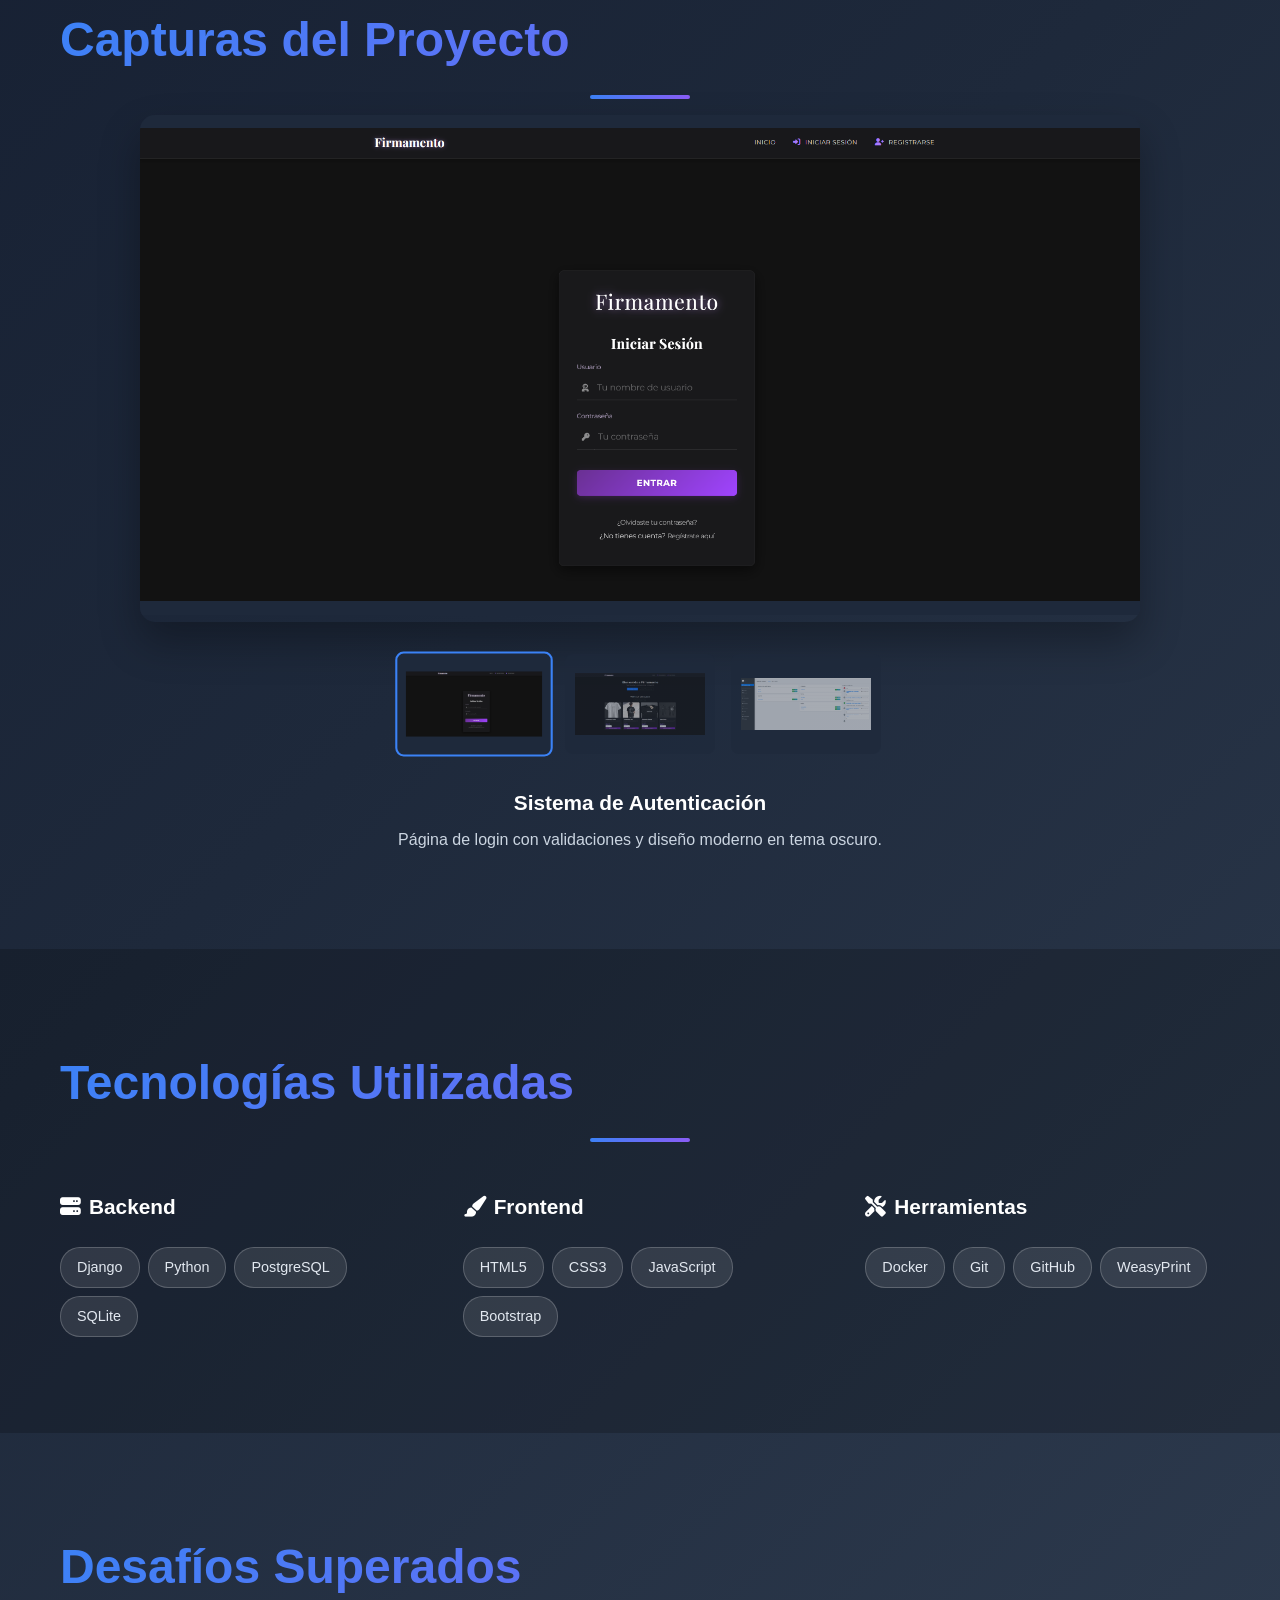
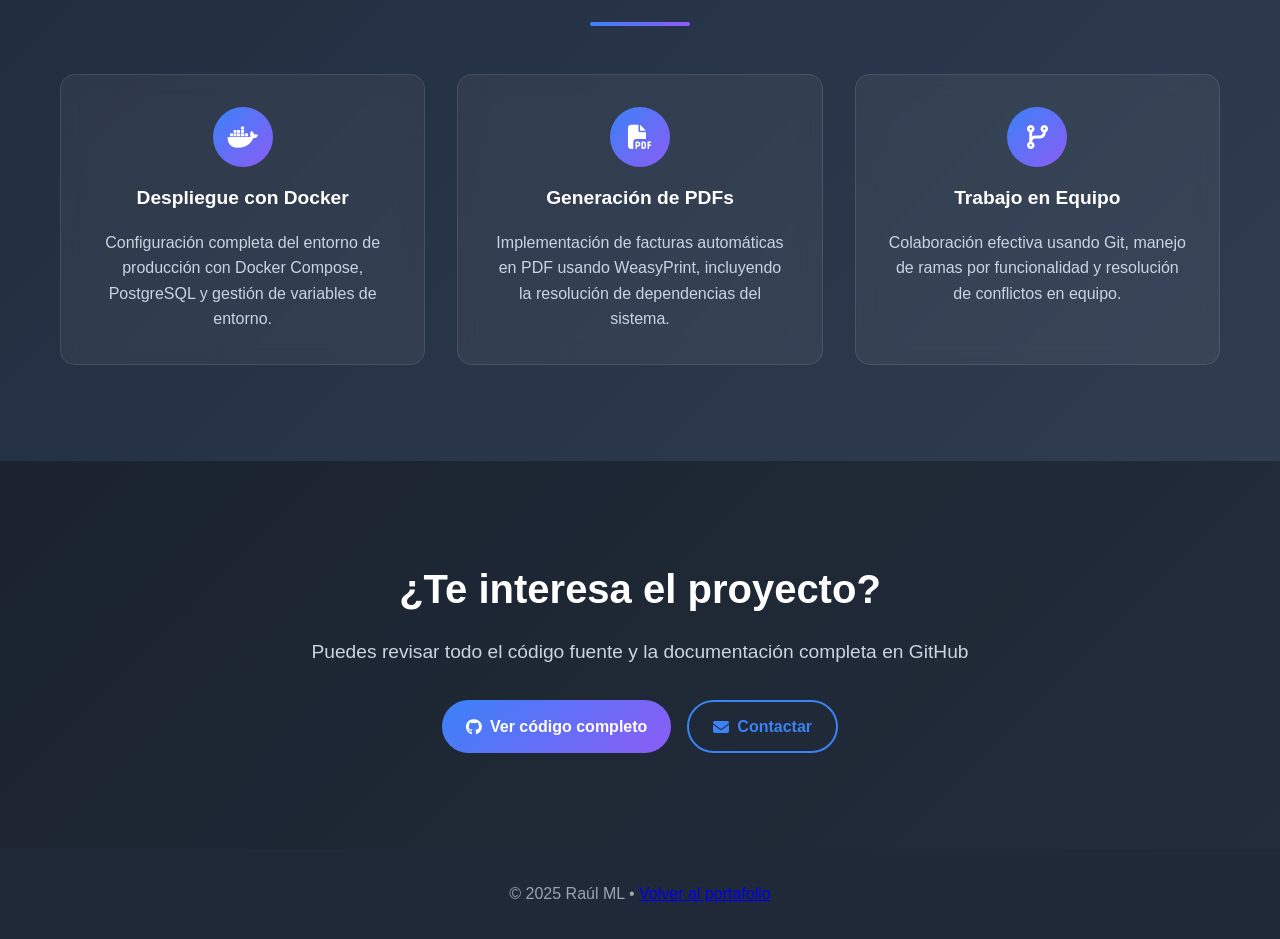
==== commit 23dbd574: "Add files via upload" ====
--- a/firmamento.html
+++ b/firmamento.html
@@ -24,10 +24,7 @@
     <section class="project-hero">
         <div class="container">
             <div class="project-hero-content">
-                <div class="project-badge">
-                    <i class="fas fa-graduation-cap"></i>
-                    Trabajo Fin de Grado
-                </div>
+
 
                 <h1 class="project-title">
                     <span class="gradient-text">Firmamento</span>
@@ -35,7 +32,7 @@
                 </h1>
 
                 <p class="project-description">
-                    Aplicación web de comercio electrónico desarrollada como Trabajo de Fin de Grado.
+                    Aplicación web de comercio electrónico.
                     Una tienda online completa de camisetas con funcionalidades avanzadas, desarrollada
                     con Django, PostgreSQL y desplegada con Docker.
                 </p>
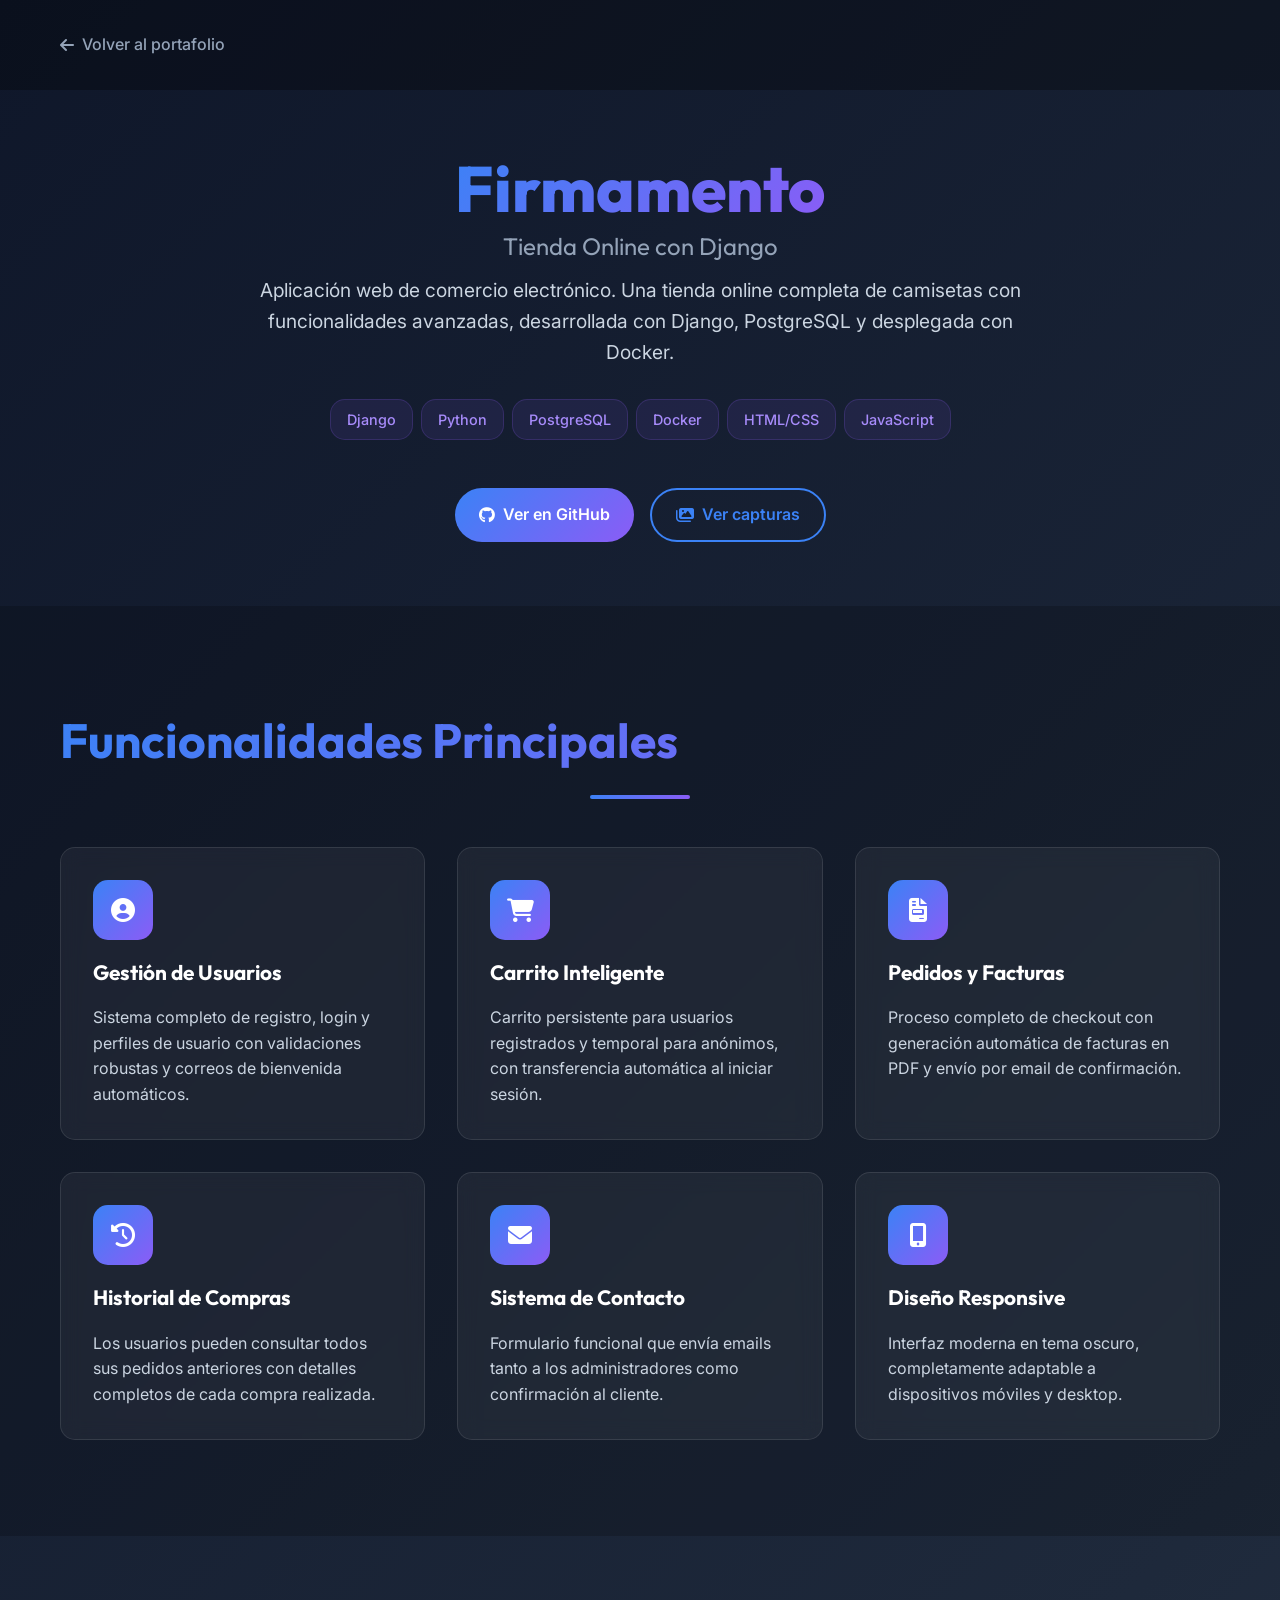
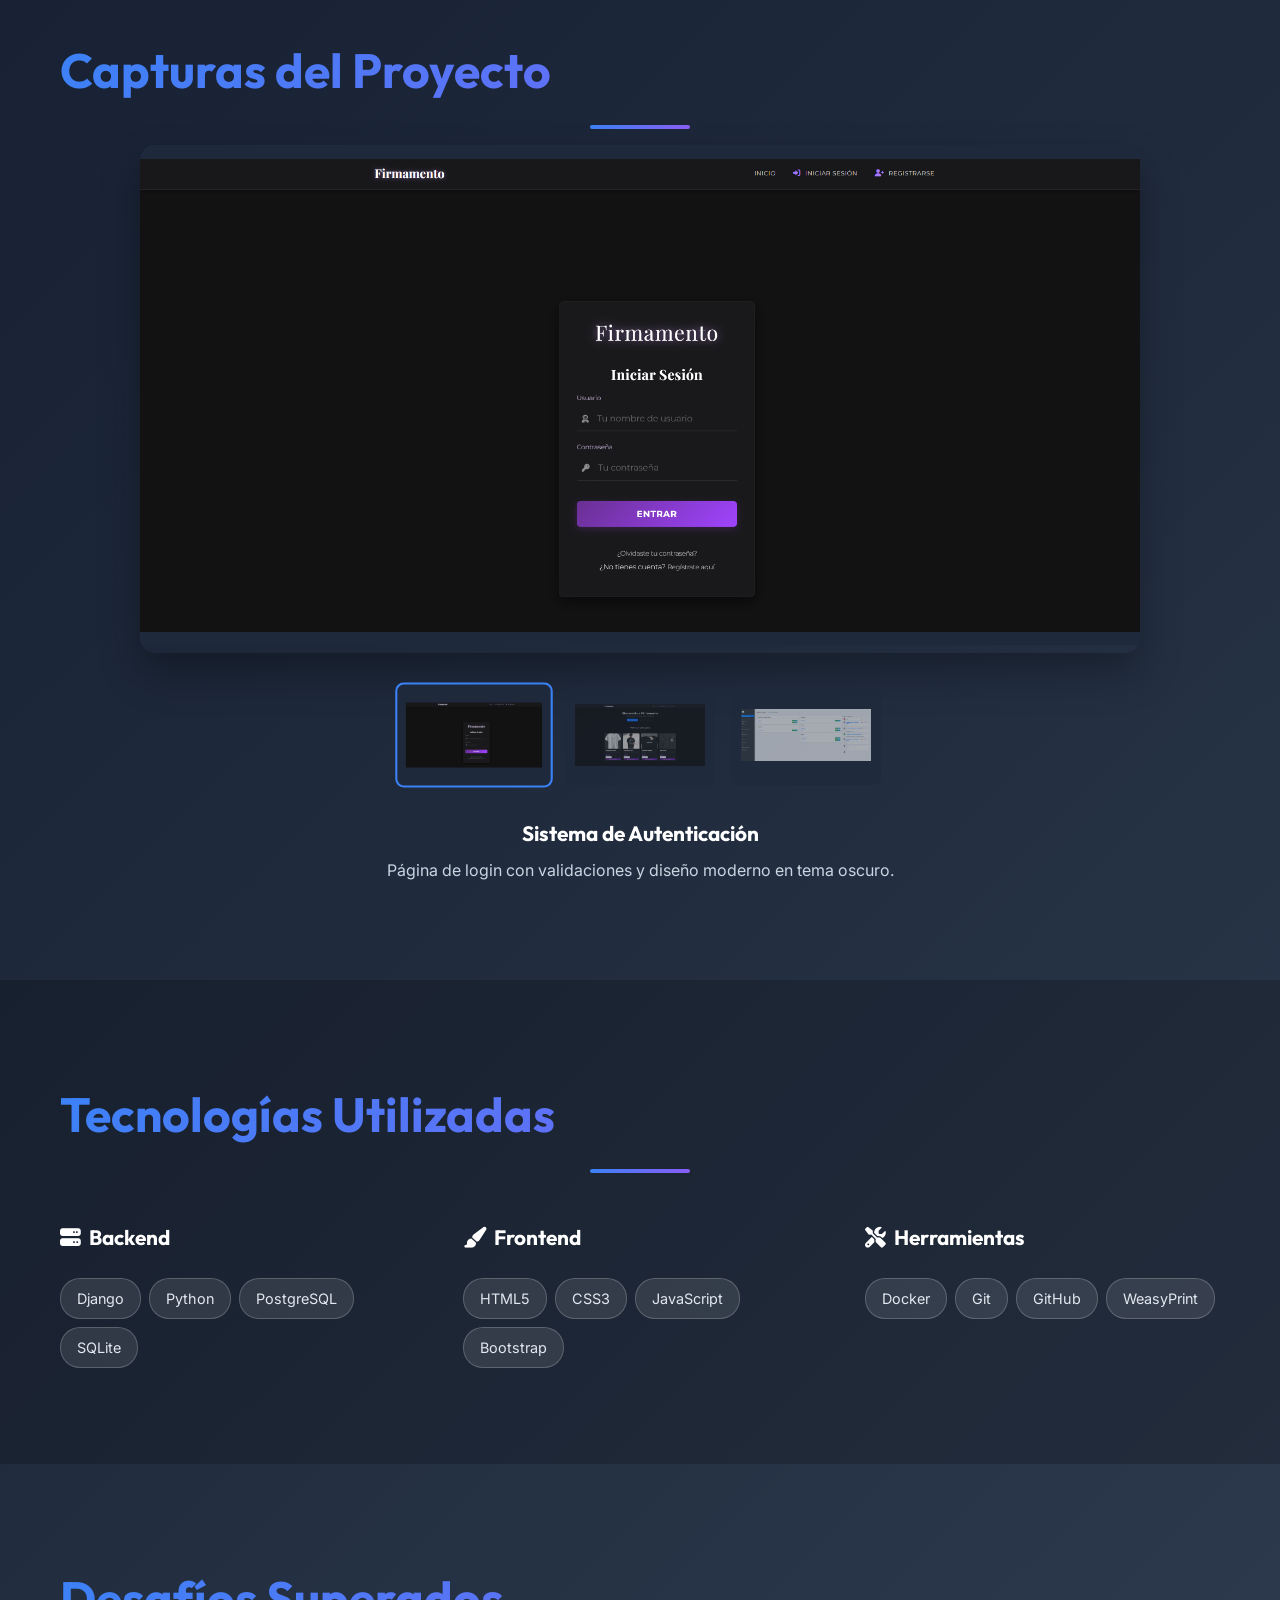
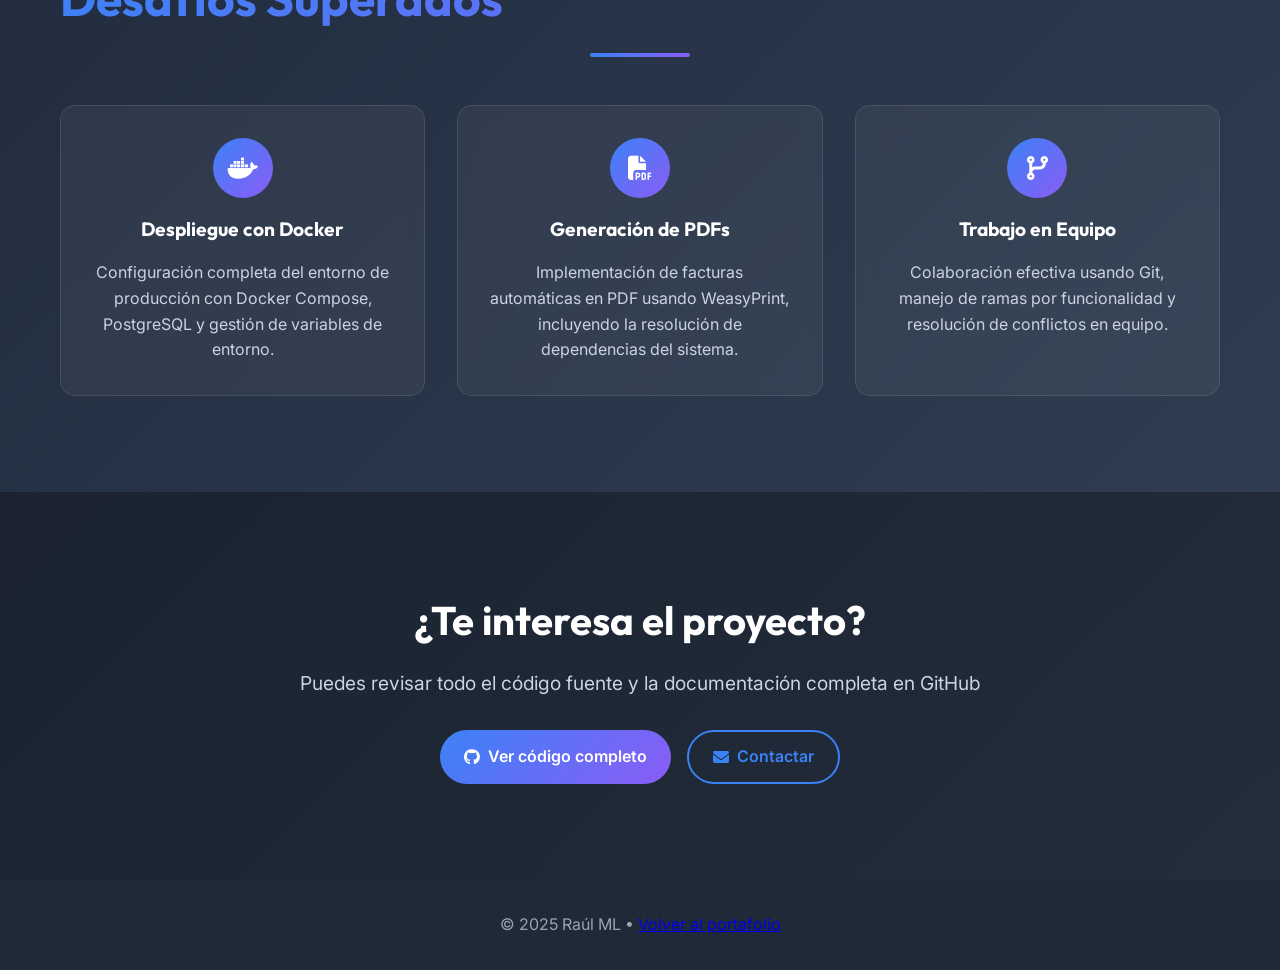
==== commit 85753da3: "Add files via upload" ====
--- a/firmamento.html
+++ b/firmamento.html
@@ -5,6 +5,9 @@
     <meta charset="UTF-8">
     <meta name="viewport" content="width=device-width, initial-scale=1.0">
     <title>Firmamento - Tienda Online | Proyecto</title>
+    <link rel="preconnect" href="https://fonts.googleapis.com">
+    <link rel="preconnect" href="https://fonts.gstatic.com" crossorigin>
+    <link href="https://fonts.googleapis.com/css2?family=Inter:wght@300;400;500;600;700&family=Outfit:wght@400;500;600;700;800&display=swap" rel="stylesheet">
     <link rel="stylesheet" href="style.css">
     <link rel="stylesheet" href="https://cdnjs.cloudflare.com/ajax/libs/font-awesome/6.5.0/css/all.min.css">
 </head>
--- a/style.css
+++ b/style.css
@@ -20,10 +20,14 @@
 }
 
 body {
-    font-family: "Segoe UI", Tahoma, Geneva, Verdana, sans-serif;
+    font-family: "Inter", -apple-system, BlinkMacSystemFont, "Segoe UI", Roboto, sans-serif;
     line-height: 1.6;
     color: var(--text-dark);
     overflow-x: hidden;
+}
+
+h1, h2, h3, h4, h5, h6 {
+    font-family: "Outfit", sans-serif;
 }
 
 .container {
@@ -108,22 +112,40 @@
 .navbar {
     position: fixed;
     top: 0;
+    left: 50%;
+    transform: translateX(-50%);
     width: 100%;
-    background: rgba(255, 255, 255, 0.95);
-    backdrop-filter: blur(10px);
-    border-bottom: 1px solid rgba(0, 0, 0, 0.1);
+    height: 75px;
+    background: rgba(255, 255, 255, 0.9);
+    backdrop-filter: blur(12px);
+    -webkit-backdrop-filter: blur(12px);
+    border-bottom: 1px solid rgba(0, 0, 0, 0.05);
     z-index: 1000;
-    transition: all 0.3s ease;
+    transition: all 0.4s cubic-bezier(0.16, 1, 0.3, 1);
+}
+
+.navbar.scrolled {
+    top: 15px;
+    width: 90%;
+    max-width: 1100px;
+    height: 60px;
+    border-radius: 40px;
+    background: rgba(255, 255, 255, 0.75);
+    backdrop-filter: blur(18px);
+    -webkit-backdrop-filter: blur(18px);
+    border: 1px solid rgba(255, 255, 255, 0.45);
+    box-shadow: 0 10px 30px rgba(59, 130, 246, 0.06);
 }
 
 .nav-container {
+    width: 100%;
     max-width: 1200px;
     margin: 0 auto;
-    padding: 0 20px;
+    padding: 0 24px;
     display: flex;
     justify-content: space-between;
     align-items: center;
-    height: 70px;
+    height: 100%;
 }
 
 .nav-logo h1 {
@@ -131,42 +153,37 @@
     -webkit-background-clip: text;
     -webkit-text-fill-color: transparent;
     background-clip: text;
-    font-size: 1.8rem;
+    font-size: 1.6rem;
+    font-weight: 700;
+    letter-spacing: -0.5px;
+    transition: transform 0.3s ease;
+}
+
+.nav-logo h1:hover {
+    transform: scale(1.03);
 }
 
 .nav-menu {
     display: flex;
     list-style: none;
-    gap: 2rem;
+    gap: 0.5rem;
+    align-items: center;
 }
 
 .nav-link {
     text-decoration: none;
     color: var(--text-dark);
-    font-weight: 500;
-    transition: all 0.3s ease;
-    position: relative;
+    font-weight: 550;
+    font-size: 0.95rem;
+    padding: 8px 16px;
+    border-radius: 20px;
+    transition: all 0.3s cubic-bezier(0.16, 1, 0.3, 1);
 }
 
 .nav-link:hover,
 .nav-link.active {
     color: var(--primary-color);
-}
-
-.nav-link::after {
-    content: "";
-    position: absolute;
-    bottom: -5px;
-    left: 0;
-    width: 0;
-    height: 2px;
-    background: var(--gradient);
-    transition: width 0.3s ease;
-}
-
-.nav-link:hover::after,
-.nav-link.active::after {
-    width: 100%;
+    background: rgba(59, 130, 246, 0.08);
 }
 
 .hamburger {
@@ -185,6 +202,8 @@
 
 /* Hero Section */
 .hero {
+    position: relative;
+    overflow: hidden;
     min-height: 100vh;
     background: linear-gradient(135deg, #f8fafc 0%, #e0f2fe 50%, #ddd6fe 100%);
     display: flex;
@@ -194,7 +213,19 @@
     padding: 100px 20px 50px;
 }
 
+#hero-particles {
+    position: absolute;
+    top: 0;
+    left: 0;
+    width: 100%;
+    height: 100%;
+    z-index: 1;
+    pointer-events: none;
+}
+
 .hero-container {
+    position: relative;
+    z-index: 2;
     max-width: 800px;
 }
 
@@ -343,7 +374,7 @@
 /* About Section */
 .about {
     padding: 100px 0;
-    background: var(--bg-white);
+    background: var(--bg-light);
 }
 
 .about-content {
@@ -367,11 +398,14 @@
 }
 
 .about-card {
-    background: white;
+    background: rgba(255, 255, 255, 0.45);
+    backdrop-filter: blur(10px);
+    -webkit-backdrop-filter: blur(10px);
+    border: 1px solid rgba(255, 255, 255, 0.6);
     padding: 2rem;
     border-radius: 15px;
-    box-shadow: var(--shadow);
-    transition: all 0.3s ease;
+    box-shadow: 0 10px 30px rgba(0, 0, 0, 0.02);
+    transition: all 0.4s cubic-bezier(0.16, 1, 0.3, 1);
     border-left: 4px solid;
 }
 
@@ -388,8 +422,10 @@
 }
 
 .about-card:hover {
-    transform: translateY(-5px);
-    box-shadow: var(--shadow-hover);
+    transform: translateY(-4px);
+    background: rgba(255, 255, 255, 0.85);
+    border-color: rgba(255, 255, 255, 0.85);
+    box-shadow: 0 15px 35px rgba(59, 130, 246, 0.08);
 }
 
 .card-icon {
@@ -479,7 +515,7 @@
 /* Projects Section */
 .projects {
     padding: 100px 0;
-    background: var(--bg-white);
+    background: var(--bg-light);
 }
 
 .projects-grid {
@@ -489,11 +525,14 @@
 }
 
 .project-card {
-    background: white;
+    background: rgba(255, 255, 255, 0.5);
+    backdrop-filter: blur(10px);
+    -webkit-backdrop-filter: blur(10px);
+    border: 1px solid rgba(255, 255, 255, 0.6);
     border-radius: 20px;
     overflow: hidden;
-    box-shadow: var(--shadow);
-    transition: all 0.3s ease;
+    box-shadow: 0 10px 30px rgba(0, 0, 0, 0.02);
+    transition: all 0.4s cubic-bezier(0.16, 1, 0.3, 1);
 }
 
 .project-card.featured {
@@ -504,8 +543,10 @@
 }
 
 .project-card:hover {
-    transform: translateY(-10px);
-    box-shadow: var(--shadow-hover);
+    transform: translateY(-8px);
+    background: rgba(255, 255, 255, 0.85);
+    border-color: rgba(255, 255, 255, 0.85);
+    box-shadow: 0 20px 40px rgba(59, 130, 246, 0.08);
 }
 
 .project-image {
@@ -514,8 +555,8 @@
     display: flex;
     align-items: center;
     justify-content: center;
-    background: #f8fafc;
-    padding: 2rem;
+    background: linear-gradient(135deg, #f8fafc 0%, #e0f2fe 100%);
+    padding: 2.5rem;
 }
 
 .project-image img {
@@ -566,12 +607,14 @@
 }
 
 .tech-tag {
-    background: #f3f4f6;
-    color: var(--text-dark);
-    padding: 0.3rem 0.8rem;
-    border-radius: 15px;
-    font-size: 0.8rem;
-    font-weight: 500;
+    background: rgba(59, 130, 246, 0.06);
+    color: var(--primary-color);
+    border: 1px solid rgba(59, 130, 246, 0.15);
+    padding: 0.4rem 0.9rem;
+    border-radius: 20px;
+    font-size: 0.78rem;
+    font-weight: 600;
+    letter-spacing: 0.2px;
 }
 
 .project-links {
@@ -616,17 +659,22 @@
 }
 
 .contact-card {
-    background: white;
+    background: rgba(255, 255, 255, 0.45);
+    backdrop-filter: blur(10px);
+    -webkit-backdrop-filter: blur(10px);
+    border: 1px solid rgba(255, 255, 255, 0.6);
     padding: 2rem;
     border-radius: 15px;
-    box-shadow: var(--shadow);
+    box-shadow: 0 10px 30px rgba(0, 0, 0, 0.03);
     text-align: center;
-    transition: all 0.3s ease;
+    transition: all 0.4s cubic-bezier(0.16, 1, 0.3, 1);
 }
 
 .contact-card:hover {
-    transform: translateY(-10px);
-    box-shadow: var(--shadow-hover);
+    transform: translateY(-6px);
+    background: rgba(255, 255, 255, 0.85);
+    border-color: rgba(255, 255, 255, 0.85);
+    box-shadow: 0 15px 35px rgba(59, 130, 246, 0.08);
 }
 
 .contact-icon {
@@ -699,21 +747,30 @@
     }
 
     .nav-menu {
-        position: fixed;
-        top: 70px;
-        left: -100%;
+        position: absolute;
+        top: 100%;
+        left: 0;
         width: 100%;
-        height: calc(100vh - 70px);
-        background: white;
+        height: auto;
+        background: rgba(255, 255, 255, 0.95);
+        backdrop-filter: blur(15px);
+        -webkit-backdrop-filter: blur(15px);
         flex-direction: column;
-        justify-content: start;
-        align-items: center;
-        padding-top: 2rem;
-        transition: left 0.3s ease;
+        gap: 0.5rem;
+        padding: 1.5rem;
+        border-radius: 24px;
+        border: 1px solid rgba(255, 255, 255, 0.5);
+        box-shadow: 0 15px 30px rgba(59, 130, 246, 0.08);
+        transform: translateY(-15px);
+        opacity: 0;
+        pointer-events: none;
+        transition: all 0.3s cubic-bezier(0.16, 1, 0.3, 1);
     }
 
     .nav-menu.active {
-        left: 0;
+        transform: translateY(10px);
+        opacity: 1;
+        pointer-events: all;
     }
 
     .hero-title {
